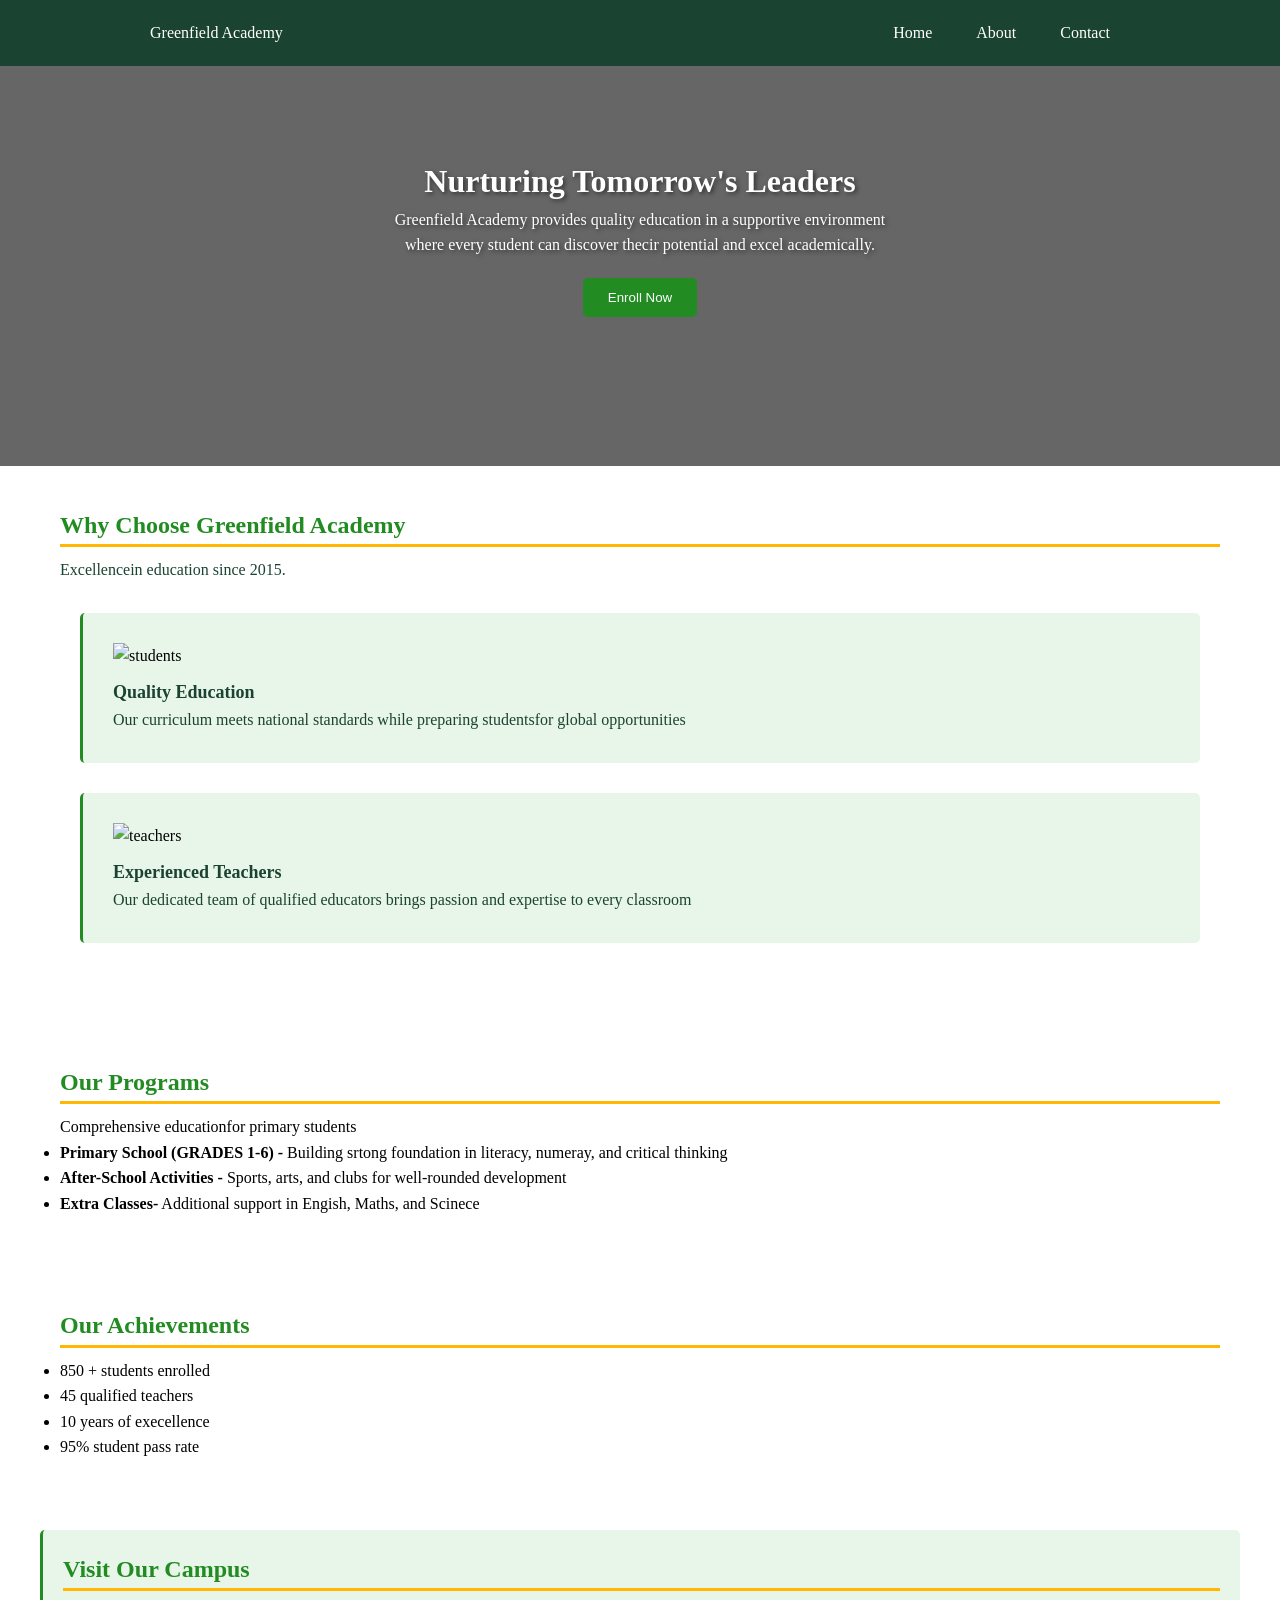
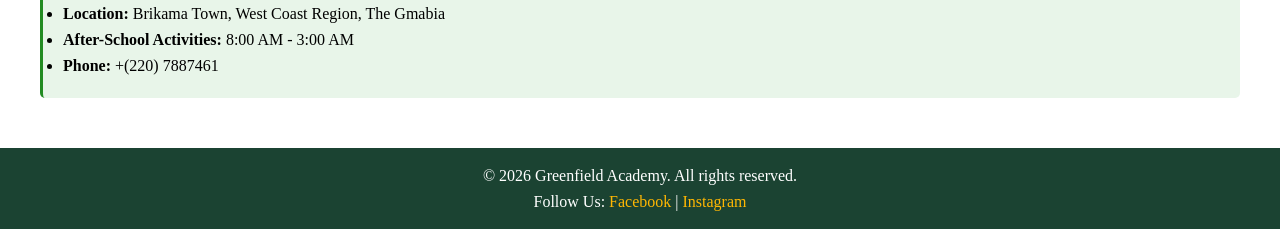
==== index.html @ 1630fb08 "Add files via upload" ====
<!DOCTYPE html>
<html lang="en">

<head>
    <meta charset="UTF-8">
    <meta name="viewport" content="width=device-width, initial-scale=1.0">
    <title>Greenfield Academy</title>
    <link rel="stylesheet" href="styles.css">
</head>

<body>
    <header>


        <nav class="navbar">

            <dev class="logo">Greenfield Academy <span class="logo-dot"></span></dev>
            <ul class="nav-links">
                <li><a href="./index.html">Home</a></li>
                <li><a href="./about.html">About</a></li>
                <li><a href="./contact.html">Contact</a></li>

            </ul>
        </nav>

        <div class="hero">
            <h1>Nurturing Tomorrow's Leaders</h1>
            <p>Greenfield Academy provides quality education in a supportive environment <br> where every student
                can
                discover thecir potential and excel academically.</p>
            <button><a href="Excellence in education since 2015">Enroll Now</a></button>
        </div>


    </header>


    <main>
        <section class="why-us container">
            <h2>Why Choose Greenfield Academy</h2>

            <p>Excellencein education since 2015.</p>

            <div class="card">
                <img src="./images/students.jpg" alt="students">
                <h3>Quality Education</h2>
                    <p>Our curriculum meets national standards while preparing studentsfor global opportunities</p>
            </div>

            <div class="card">
                <img src="./images/teachers.jpg" alt="teachers">
                <h3>Experienced Teachers</h2>
                    <p>Our dedicated team of qualified educators brings passion and expertise to every classroom</p>
            </div>

        </section>
        <section class="container">
            <h2>Our Programs</h2>
            <p>Comprehensive educationfor primary students</p>
            <ul>
                <li> <strong>Primary School (GRADES 1-6) -</strong> Building srtong foundation in literacy, numeray, and critical thinking
                </li>
                <li> <strong>After-School Activities -</strong> Sports, arts, and clubs for well-rounded development
                </li>
                <li> <strong>Extra Classes-</strong> Additional support in Engish, Maths, and Scinece</li>
            </ul>
        </section>

        <section class="container">
            <ul>
                <h2>Our Achievements</h2>
                <li>850 + students enrolled</li>
                <li>45 qualified teachers</li>
                <li>10 years of execellence</li>
                <li>95% student pass rate</li>
            </ul>
        </section>

        <section class="container card-visit">
            <ul >

                <h2>Visit Our Campus</h2>
                <li> <strong>Location:</strong> Brikama Town, West Coast Region, The Gmabia</li>
                <li> <strong>After-School Activities:</strong> 8:00 AM - 3:00 AM</li>
                <li> <strong>Phone:</strong> +(220) 7887461</li>
            </ul>
        </section>


    </main>
    <footer>
        <p>&copy; 2026 Greenfield Academy. All rights reserved.</p>
        <p>Follow Us: <a href="https://facebook.com">Facebook</a> | <a href="https://instagram.com">Instagram</a></p>
    </footer>
</body>

</html>
---- styles.css ----
/* CSS reset and base styles */

* {
    margin: 0;
    padding: 0;
    box-sizing: border-box;
}

body {
    font-size: 16px;
    line-height: 1.6;
}

section {
    margin-bottom: 40px;
}

.container {
    padding: 20px;
    max-width: 1200px;
    margin: 0 auto;
    margin-bottom: 50px;
    border-radius: 5px;
}

/* Header styles */

nav {
    display: flex;
    align-items: center;
    justify-content: space-between;
    background-color: #1B4332;
    color: #ffffff;
    padding: 10px 150px;

}

nav a {
    color: #ffffff;
}

nav a:hover {
    cursor: pointer;
    color: #FFB703;
    text-decoration: underline;
}



.hero {
    color: white;
    text-align: center;
    background-image: url(./images/students.jpg) ;
    background-repeat: no-repeat;
    background-size: cover;
    min-height: 400px;
    text-shadow: 2px 2px 4px rgba(0, 0, 0, 0.5) ; 
    background-blend-mode: overlay;
    background-color: rgb(0, 0, 0, 0.6);
    padding: 90px;
    margin-bottom: 20px;
   

}

button {
    background-color: #228B22;
    padding: 12px 25px;
    border-radius: 5px;
    margin-top: 20px;
    border: none;
}

button a {
    text-decoration: none;
    color: #ffffff;

}



/* why-us section styles */

section h2 {
     color: #228B22;
     border-bottom: 3px solid #FFB703;
     margin-bottom: 10px;
}

section h3 {
    color: #1B4332;
    font-size: 18px;
    margin-top: 10px;
}

.why-us p {
    
    color: #1B4332;
}

.border {
    border: 2px solid #FFB703;
    margin: 10px 0;
    color: #228b22;
}

.card {
    border-left: 3px solid #228b22;
    margin: 30px 20px ;
    padding: 30px;
    border-radius: 5px;
    background-color: #E8F5E9 ;

}

.card-visit {
    border-left: 3px solid #228b22;
    background-color: #E8F5E9;
}

.card img {
    width: 250px;
    
}


nav ul li {
    display: inline-block;
    list-style: none;
    margin: 10px 20px;
}

nav ul li a {
    
    text-decoration: none;
   
}


/* Footer styles */

footer {
    padding: 15px 25px;
    color: white;
    background-color: #1B4332;
    text-align: center;
}

footer a {
    text-decoration: none;
    color: #FFB703;
}
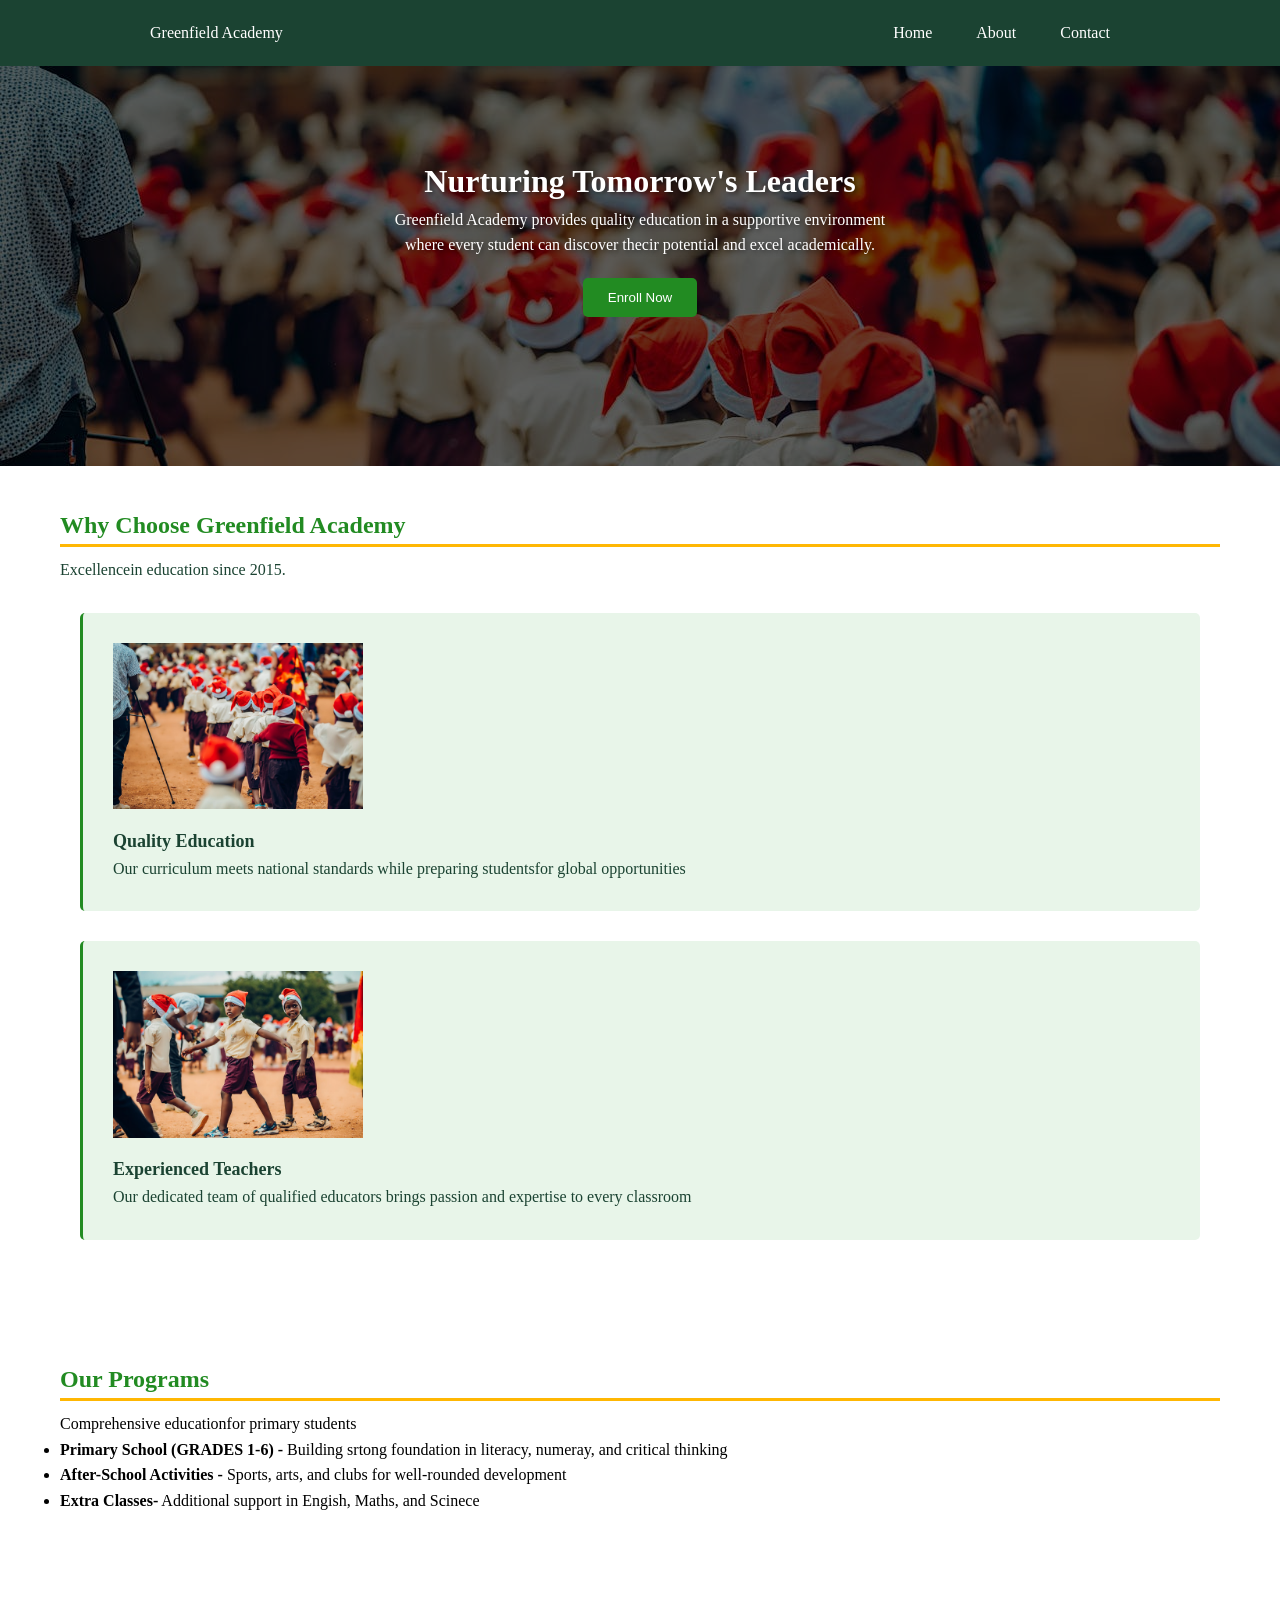
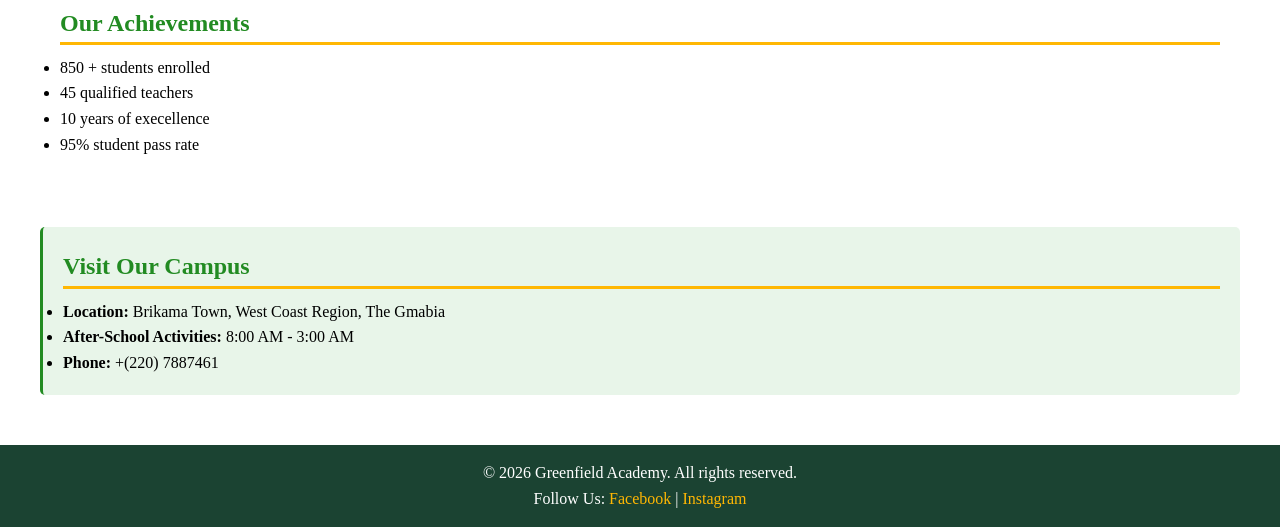
==== commit 4e75a163: "updated image path" ====
--- a/index.html
+++ b/index.html
@@ -58,7 +58,8 @@
             <h2>Our Programs</h2>
             <p>Comprehensive educationfor primary students</p>
             <ul>
-                <li> <strong>Primary School (GRADES 1-6) -</strong> Building srtong foundation in literacy, numeray, and critical thinking
+                <li> <strong>Primary School (GRADES 1-6) -</strong> Building srtong foundation in literacy, numeray, and
+                    critical thinking
                 </li>
                 <li> <strong>After-School Activities -</strong> Sports, arts, and clubs for well-rounded development
                 </li>
@@ -77,7 +78,7 @@
         </section>
 
         <section class="container card-visit">
-            <ul >
+            <ul>
 
                 <h2>Visit Our Campus</h2>
                 <li> <strong>Location:</strong> Brikama Town, West Coast Region, The Gmabia</li>
--- a/styles.css
+++ b/styles.css
@@ -50,7 +50,7 @@
 .hero {
     color: white;
     text-align: center;
-    background-image: url(./images/students.jpg) ;
+    background-image: url("./images/students.jpg");
     background-repeat: no-repeat;
     background-size: cover;
     min-height: 400px;
